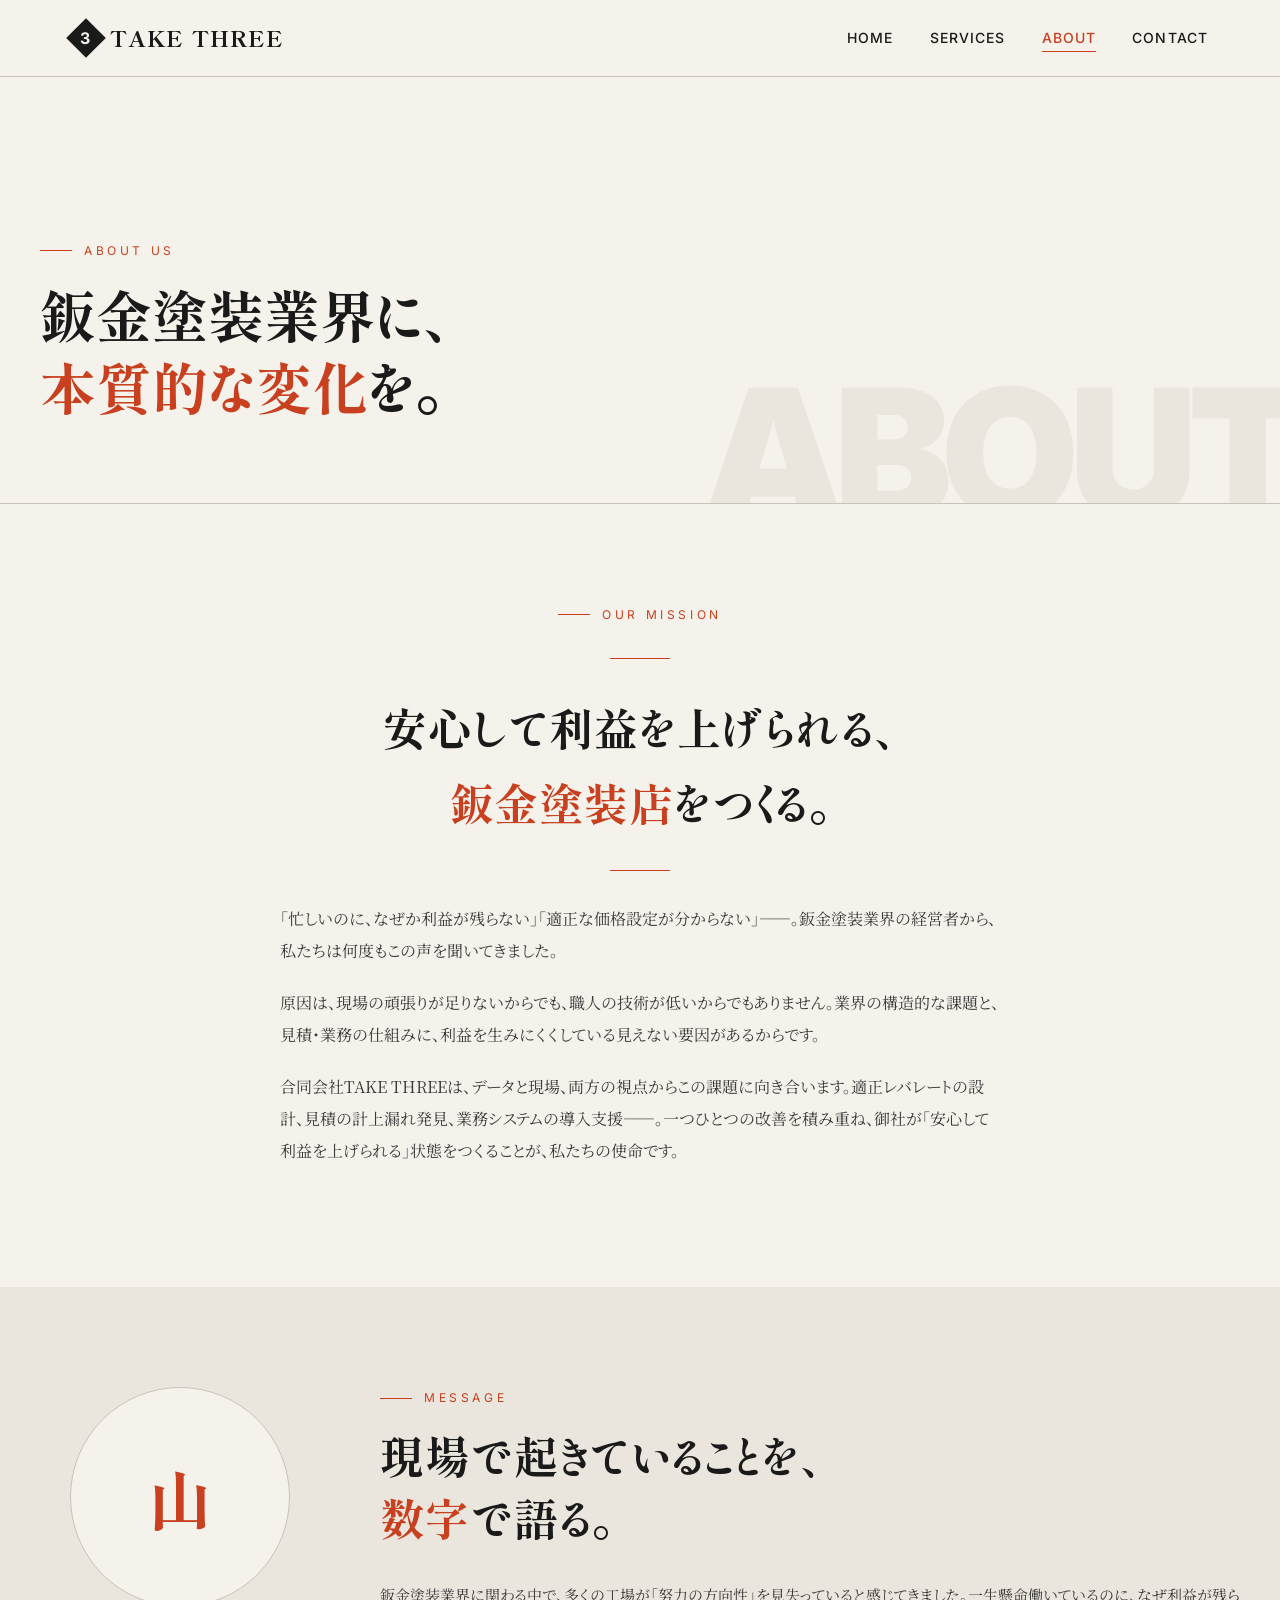
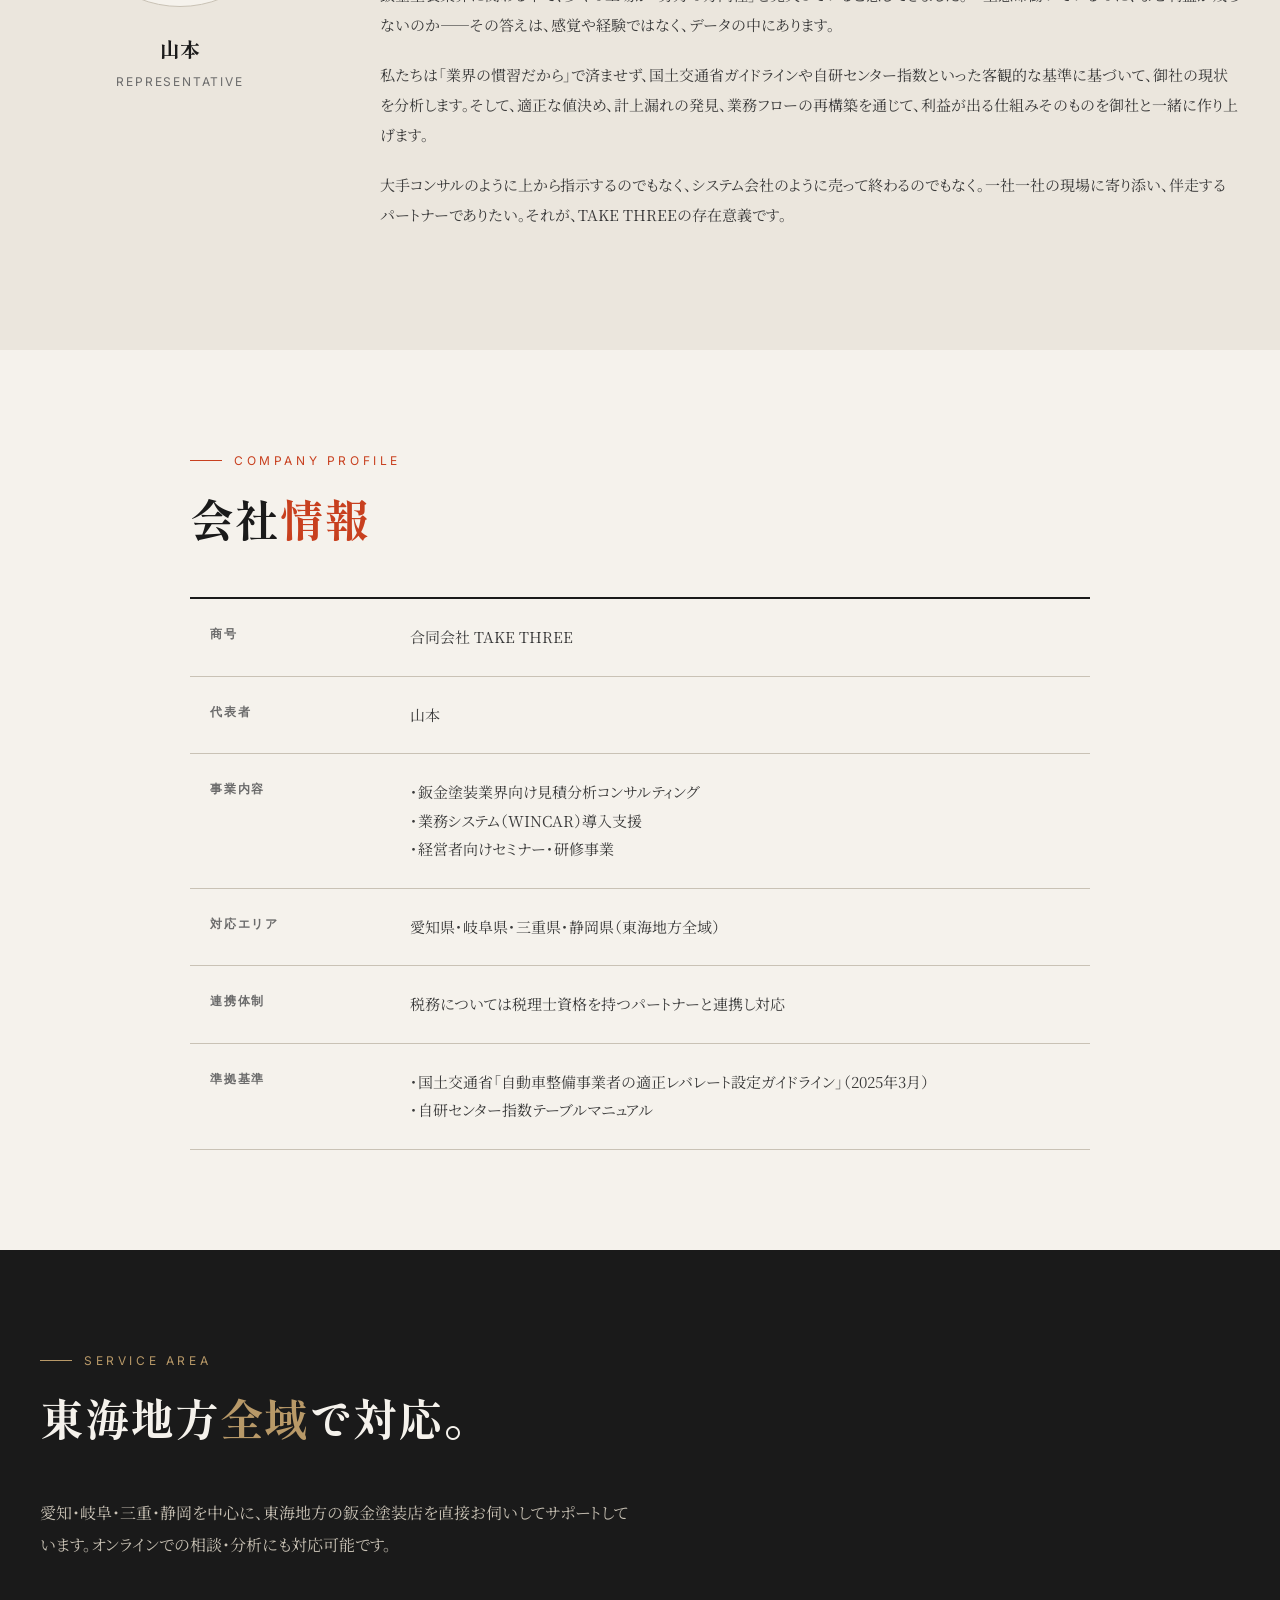
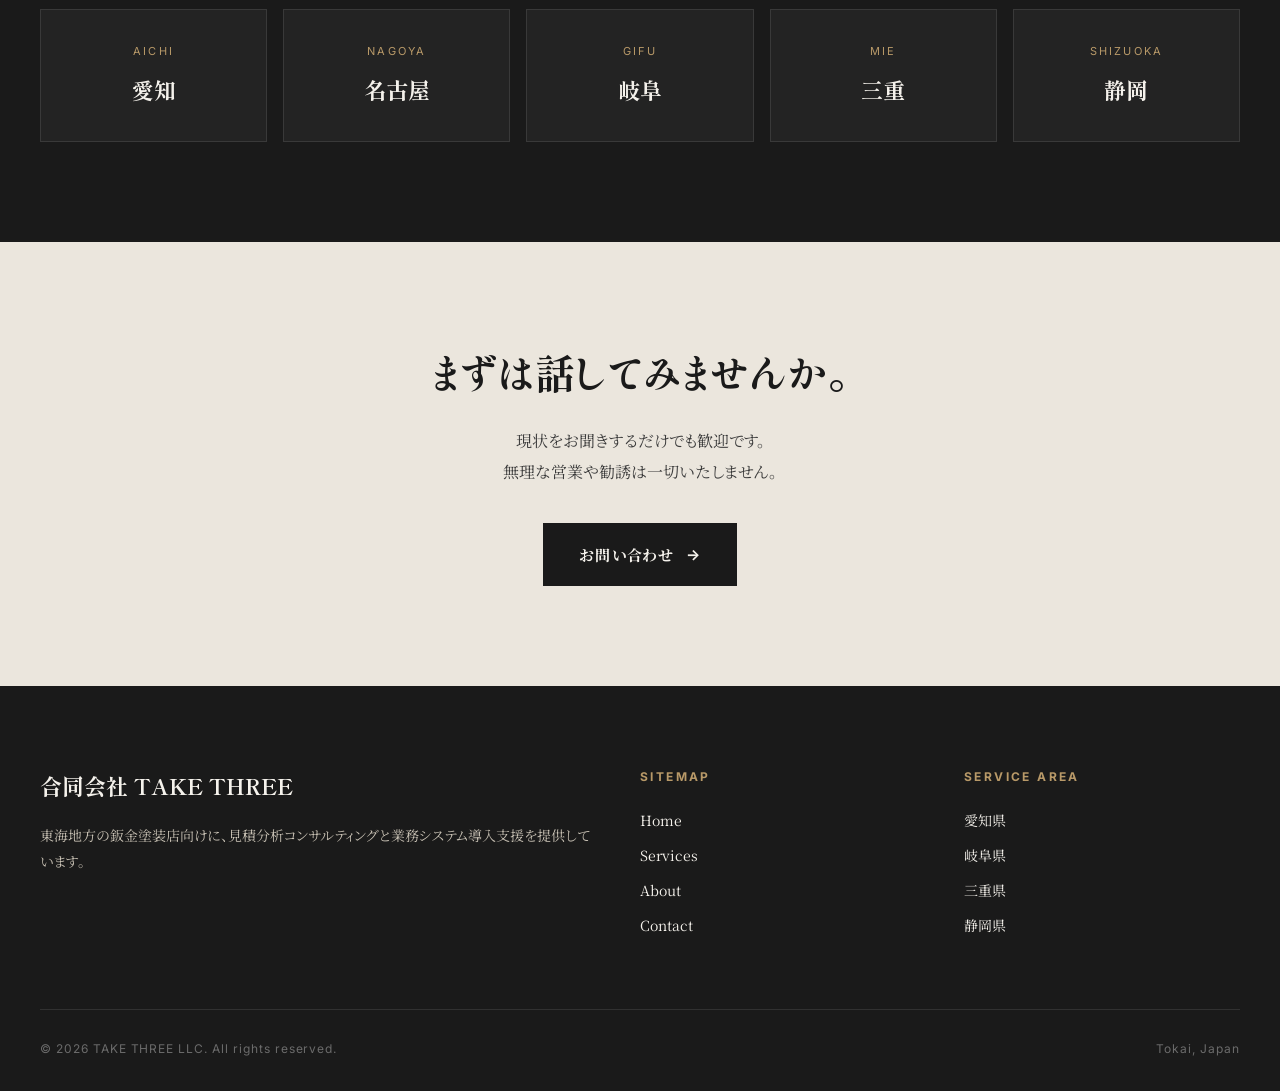
==== about.html @ 306082e7 "Add files via upload" ====
<!DOCTYPE html>
<html lang="ja">
<head>
<meta charset="UTF-8">
<meta name="viewport" content="width=device-width, initial-scale=1.0">
<title>会社概要｜合同会社TAKE THREE</title>
<meta name="description" content="合同会社TAKE THREEの会社概要・代表メッセージ・事業内容をご紹介します。">
<link rel="stylesheet" href="style.css">
<style>
.page-header {
  padding: 160px 32px 80px;
  position: relative;
  border-bottom: 1px solid var(--color-line);
  overflow: hidden;
}

.page-header::before {
  content: "ABOUT";
  position: absolute;
  right: -20px;
  bottom: -30px;
  font-family: var(--font-en);
  font-size: clamp(80px, 14vw, 200px);
  font-weight: 900;
  color: var(--color-bg-alt);
  letter-spacing: -0.04em;
  line-height: 0.9;
  pointer-events: none;
}

.page-header-inner {
  max-width: var(--max-width);
  margin: 0 auto;
  position: relative;
}

.page-header h1 {
  font-family: var(--font-display);
  font-size: clamp(36px, 5.5vw, 56px);
  font-weight: 800;
  line-height: 1.3;
  margin-top: 16px;
}

.page-header h1 em {
  font-style: normal;
  color: var(--color-accent);
}

/* ===== ミッション ===== */
.mission {
  padding: 100px 32px;
}

.mission-inner {
  max-width: 900px;
  margin: 0 auto;
  text-align: center;
}

.mission-quote {
  font-family: var(--font-display);
  font-size: clamp(28px, 4.5vw, 44px);
  line-height: 1.7;
  font-weight: 700;
  margin: 32px 0;
  letter-spacing: 0.02em;
  position: relative;
  padding: 32px 0;
}

.mission-quote::before,
.mission-quote::after {
  content: "";
  position: absolute;
  left: 50%;
  transform: translateX(-50%);
  width: 60px;
  height: 1px;
  background: var(--color-accent);
}

.mission-quote::before { top: 0; }
.mission-quote::after { bottom: 0; }

.mission-quote em {
  font-style: normal;
  color: var(--color-accent);
}

.mission-text {
  color: var(--color-ink-soft);
  font-size: 16px;
  line-height: 2;
  text-align: left;
  max-width: 720px;
  margin: 0 auto;
}

.mission-text p {
  margin-bottom: 20px;
}

/* ===== 代表メッセージ ===== */
.message {
  background: var(--color-bg-alt);
  padding: 100px 32px;
}

.message-inner {
  max-width: var(--max-width);
  margin: 0 auto;
  display: grid;
  grid-template-columns: 280px 1fr;
  gap: 60px;
  align-items: start;
}

.message-side {
  text-align: center;
}

.message-avatar {
  width: 220px;
  height: 220px;
  margin: 0 auto 24px;
  background: var(--color-bg);
  border-radius: 50%;
  display: flex;
  align-items: center;
  justify-content: center;
  font-family: var(--font-display);
  font-size: 64px;
  font-weight: 800;
  color: var(--color-accent);
  border: 1px solid var(--color-line);
}

.message-name {
  font-family: var(--font-display);
  font-size: 20px;
  font-weight: 700;
  margin-bottom: 4px;
}

.message-role {
  font-family: var(--font-en);
  font-size: 12px;
  letter-spacing: 0.15em;
  color: var(--color-ink-muted);
  text-transform: uppercase;
}

.message-content .section-title {
  margin-bottom: 32px;
}

.message-content p {
  color: var(--color-ink-soft);
  font-size: 15px;
  line-height: 2;
  margin-bottom: 20px;
}

/* ===== 会社情報テーブル ===== */
.company-info {
  padding: 100px 32px;
}

.company-info-inner {
  max-width: 900px;
  margin: 0 auto;
}

.info-table {
  width: 100%;
  border-collapse: collapse;
  margin-top: 40px;
}

.info-table th,
.info-table td {
  padding: 24px 20px;
  text-align: left;
  border-bottom: 1px solid var(--color-line);
  font-size: 15px;
  vertical-align: top;
}

.info-table th {
  width: 200px;
  font-family: var(--font-en);
  font-size: 12px;
  letter-spacing: 0.15em;
  text-transform: uppercase;
  color: var(--color-ink-muted);
  font-weight: 600;
}

.info-table td {
  color: var(--color-ink-soft);
  line-height: 1.9;
}

.info-table tr:first-child th,
.info-table tr:first-child td {
  border-top: 2px solid var(--color-ink);
}

/* ===== 事業エリア ===== */
.area {
  background: var(--color-ink);
  color: var(--color-bg);
  padding: 100px 32px;
}

.area-inner {
  max-width: var(--max-width);
  margin: 0 auto;
}

.area-inner .section-label {
  color: var(--color-gold);
}

.area-inner .section-label::before {
  background: var(--color-gold);
}

.area-inner .section-title {
  color: var(--color-bg);
}

.area-inner .section-title em {
  color: var(--color-gold);
}

.area-grid {
  display: grid;
  grid-template-columns: repeat(5, 1fr);
  gap: 16px;
  margin-top: 48px;
}

.area-card {
  background: rgba(255, 255, 255, 0.04);
  padding: 32px 20px;
  text-align: center;
  border: 1px solid rgba(255, 255, 255, 0.1);
  transition: all 0.3s ease;
}

.area-card:hover {
  background: rgba(184, 153, 104, 0.1);
  border-color: var(--color-gold);
}

.area-card-en {
  font-family: var(--font-en);
  font-size: 11px;
  letter-spacing: 0.2em;
  color: var(--color-gold);
  margin-bottom: 8px;
}

.area-card-jp {
  font-family: var(--font-display);
  font-size: 22px;
  font-weight: 700;
}

@media (max-width: 768px) {
  .message-inner {
    grid-template-columns: 1fr;
    text-align: center;
    gap: 40px;
  }
  .message-content {
    text-align: left;
  }
  .info-table th {
    width: 120px;
    font-size: 11px;
  }
  .info-table th, .info-table td {
    padding: 16px 8px;
  }
  .area-grid {
    grid-template-columns: repeat(2, 1fr);
  }
}
</style>
</head>
<body>

<header>
  <div class="nav-inner">
    <a href="index.html" class="logo">
      <span class="logo-mark"></span>
      <span>TAKE THREE</span>
    </a>
    <button class="menu-toggle" aria-label="メニュー">
      <span></span><span></span><span></span>
    </button>
    <ul class="nav-links">
      <li><a href="index.html">Home</a></li>
      <li><a href="services.html">Services</a></li>
      <li><a href="about.html" class="active">About</a></li>
      <li><a href="contact.html">Contact</a></li>
    </ul>
  </div>
</header>

<main>

<section class="page-header">
  <div class="page-header-inner">
    <div class="section-label">About Us</div>
    <h1>鈑金塗装業界に、<br><em>本質的な変化</em>を。</h1>
  </div>
</section>

<!-- Mission -->
<section class="mission">
  <div class="mission-inner">
    <div class="section-label" style="justify-content:center;">
      Our Mission
    </div>
    <div class="mission-quote">
      安心して利益を上げられる、<br><em>鈑金塗装店</em>をつくる。
    </div>
    <div class="mission-text">
      <p>「忙しいのに、なぜか利益が残らない」「適正な価格設定が分からない」――。鈑金塗装業界の経営者から、私たちは何度もこの声を聞いてきました。</p>
      <p>原因は、現場の頑張りが足りないからでも、職人の技術が低いからでもありません。業界の構造的な課題と、見積・業務の仕組みに、利益を生みにくくしている見えない要因があるからです。</p>
      <p>合同会社TAKE THREEは、データと現場、両方の視点からこの課題に向き合います。適正レバレートの設計、見積の計上漏れ発見、業務システムの導入支援――。一つひとつの改善を積み重ね、御社が「安心して利益を上げられる」状態をつくることが、私たちの使命です。</p>
    </div>
  </div>
</section>

<!-- 代表メッセージ -->
<section class="message">
  <div class="message-inner">
    <div class="message-side">
      <div class="message-avatar">山</div>
      <div class="message-name">山本</div>
      <div class="message-role">Representative</div>
    </div>
    <div class="message-content">
      <div class="section-label">Message</div>
      <h2 class="section-title">現場で起きていることを、<br><em>数字</em>で語る。</h2>
      <p>鈑金塗装業界に関わる中で、多くの工場が「努力の方向性」を見失っていると感じてきました。一生懸命働いているのに、なぜ利益が残らないのか――その答えは、感覚や経験ではなく、データの中にあります。</p>
      <p>私たちは「業界の慣習だから」で済ませず、国土交通省ガイドラインや自研センター指数といった客観的な基準に基づいて、御社の現状を分析します。そして、適正な値決め、計上漏れの発見、業務フローの再構築を通じて、利益が出る仕組みそのものを御社と一緒に作り上げます。</p>
      <p>大手コンサルのように上から指示するのでもなく、システム会社のように売って終わるのでもなく。一社一社の現場に寄り添い、伴走するパートナーでありたい。それが、TAKE THREEの存在意義です。</p>
    </div>
  </div>
</section>

<!-- 会社情報 -->
<section class="company-info">
  <div class="company-info-inner">
    <div class="section-label">Company Profile</div>
    <h2 class="section-title">会社<em>情報</em></h2>
    <table class="info-table">
      <tr>
        <th>商号</th>
        <td>合同会社 TAKE THREE</td>
      </tr>
      <tr>
        <th>代表者</th>
        <td>山本</td>
      </tr>
      <tr>
        <th>事業内容</th>
        <td>
          ・鈑金塗装業界向け見積分析コンサルティング<br>
          ・業務システム（WINCAR）導入支援<br>
          ・経営者向けセミナー・研修事業
        </td>
      </tr>
      <tr>
        <th>対応エリア</th>
        <td>愛知県・岐阜県・三重県・静岡県（東海地方全域）</td>
      </tr>
      <tr>
        <th>連携体制</th>
        <td>税務については税理士資格を持つパートナーと連携し対応</td>
      </tr>
      <tr>
        <th>準拠基準</th>
        <td>
          ・国土交通省「自動車整備事業者の適正レバレート設定ガイドライン」（2025年3月）<br>
          ・自研センター指数テーブルマニュアル
        </td>
      </tr>
    </table>
  </div>
</section>

<!-- 事業エリア -->
<section class="area">
  <div class="area-inner">
    <div class="section-label">Service Area</div>
    <h2 class="section-title">東海地方<em>全域</em>で対応。</h2>
    <p style="max-width:600px;color:var(--color-line);line-height:2;">愛知・岐阜・三重・静岡を中心に、東海地方の鈑金塗装店を直接お伺いしてサポートしています。オンラインでの相談・分析にも対応可能です。</p>

    <div class="area-grid">
      <div class="area-card">
        <div class="area-card-en">AICHI</div>
        <div class="area-card-jp">愛知</div>
      </div>
      <div class="area-card">
        <div class="area-card-en">NAGOYA</div>
        <div class="area-card-jp">名古屋</div>
      </div>
      <div class="area-card">
        <div class="area-card-en">GIFU</div>
        <div class="area-card-jp">岐阜</div>
      </div>
      <div class="area-card">
        <div class="area-card-en">MIE</div>
        <div class="area-card-jp">三重</div>
      </div>
      <div class="area-card">
        <div class="area-card-en">SHIZUOKA</div>
        <div class="area-card-jp">静岡</div>
      </div>
    </div>
  </div>
</section>

<!-- CTA -->
<section style="background:var(--color-bg-alt);padding:100px 32px;text-align:center;">
  <div style="max-width:680px;margin:0 auto;">
    <h2 style="font-family:var(--font-display);font-size:clamp(28px,4vw,40px);margin-bottom:24px;font-weight:700;line-height:1.5;">まずは話してみませんか。</h2>
    <p style="color:var(--color-ink-soft);margin-bottom:36px;line-height:1.9;">現状をお聞きするだけでも歓迎です。<br>無理な営業や勧誘は一切いたしません。</p>
    <a href="contact.html" class="btn btn-primary">お問い合わせ</a>
  </div>
</section>

</main>

<footer>
  <div class="footer-inner">
    <div class="footer-brand">
      <h3>合同会社 TAKE THREE</h3>
      <p>東海地方の鈑金塗装店向けに、見積分析コンサルティングと業務システム導入支援を提供しています。</p>
    </div>
    <div class="footer-col">
      <h4>Sitemap</h4>
      <ul>
        <li><a href="index.html">Home</a></li>
        <li><a href="services.html">Services</a></li>
        <li><a href="about.html">About</a></li>
        <li><a href="contact.html">Contact</a></li>
      </ul>
    </div>
    <div class="footer-col">
      <h4>Service Area</h4>
      <ul>
        <li>愛知県</li>
        <li>岐阜県</li>
        <li>三重県</li>
        <li>静岡県</li>
      </ul>
    </div>
  </div>
  <div class="footer-bottom">
    <span>© 2026 TAKE THREE LLC. All rights reserved.</span>
    <span>Tokai, Japan</span>
  </div>
</footer>

<script>
  const toggle = document.querySelector('.menu-toggle');
  const links = document.querySelector('.nav-links');
  toggle.addEventListener('click', () => links.classList.toggle('open'));
</script>

</body>
</html>
---- style.css ----
/* ===========================
   合同会社TAKE THREE 公式サイト
   共通スタイルシート
   =========================== */

@import url('https://fonts.googleapis.com/css2?family=Noto+Serif+JP:wght@400;500;700;900&family=Shippori+Mincho:wght@500;700;800&family=Inter:wght@300;400;500;600;700&display=swap');

:root {
  --color-bg: #f5f2ec;
  --color-bg-alt: #ebe6dd;
  --color-ink: #1a1a1a;
  --color-ink-soft: #3a3a3a;
  --color-ink-muted: #6b6b6b;
  --color-accent: #c8401f;
  --color-accent-deep: #8a2a14;
  --color-gold: #b89968;
  --color-line: #c9c2b5;
  --color-white: #ffffff;

  --font-display: 'Shippori Mincho', 'Noto Serif JP', serif;
  --font-body: 'Noto Serif JP', serif;
  --font-en: 'Inter', sans-serif;

  --max-width: 1200px;
  --space-section: clamp(60px, 10vw, 140px);
}

* {
  margin: 0;
  padding: 0;
  box-sizing: border-box;
}

html {
  scroll-behavior: smooth;
}

body {
  font-family: var(--font-body);
  background: var(--color-bg);
  color: var(--color-ink);
  line-height: 1.8;
  font-weight: 400;
  font-feature-settings: "palt";
  overflow-x: hidden;
}

a {
  color: inherit;
  text-decoration: none;
  transition: opacity 0.3s ease;
}

img {
  max-width: 100%;
  height: auto;
  display: block;
}

/* ===== ヘッダー ===== */
header {
  position: fixed;
  top: 0;
  left: 0;
  right: 0;
  z-index: 100;
  background: rgba(245, 242, 236, 0.92);
  backdrop-filter: blur(12px);
  -webkit-backdrop-filter: blur(12px);
  border-bottom: 1px solid var(--color-line);
}

.nav-inner {
  max-width: var(--max-width);
  margin: 0 auto;
  padding: 18px 32px;
  display: flex;
  justify-content: space-between;
  align-items: center;
}

.logo {
  font-family: var(--font-display);
  font-size: 22px;
  font-weight: 800;
  letter-spacing: 0.05em;
  display: flex;
  align-items: center;
  gap: 10px;
}

.logo-mark {
  display: inline-block;
  width: 28px;
  height: 28px;
  background: var(--color-ink);
  position: relative;
  transform: rotate(45deg);
}

.logo-mark::after {
  content: "3";
  position: absolute;
  top: 50%;
  left: 50%;
  transform: translate(-50%, -50%) rotate(-45deg);
  color: var(--color-bg);
  font-family: var(--font-en);
  font-size: 16px;
  font-weight: 700;
}

.nav-links {
  display: flex;
  gap: 36px;
  list-style: none;
  font-family: var(--font-en);
  font-size: 14px;
  font-weight: 500;
  letter-spacing: 0.08em;
}

.nav-links a {
  position: relative;
  padding: 6px 0;
  text-transform: uppercase;
}

.nav-links a::after {
  content: "";
  position: absolute;
  bottom: 0;
  left: 0;
  width: 0;
  height: 1px;
  background: var(--color-accent);
  transition: width 0.3s ease;
}

.nav-links a:hover::after,
.nav-links a.active::after {
  width: 100%;
}

.nav-links a.active {
  color: var(--color-accent);
}

.menu-toggle {
  display: none;
  background: none;
  border: none;
  cursor: pointer;
  width: 32px;
  height: 32px;
  flex-direction: column;
  justify-content: center;
  gap: 6px;
}

.menu-toggle span {
  display: block;
  width: 24px;
  height: 2px;
  background: var(--color-ink);
  transition: all 0.3s ease;
}

/* ===== 共通セクション ===== */
main {
  padding-top: 80px;
}

.section {
  padding: var(--space-section) 32px;
  max-width: var(--max-width);
  margin: 0 auto;
}

.section-label {
  font-family: var(--font-en);
  font-size: 12px;
  letter-spacing: 0.3em;
  color: var(--color-accent);
  text-transform: uppercase;
  margin-bottom: 16px;
  display: flex;
  align-items: center;
  gap: 12px;
}

.section-label::before {
  content: "";
  width: 32px;
  height: 1px;
  background: var(--color-accent);
}

.section-title {
  font-family: var(--font-display);
  font-size: clamp(28px, 4.5vw, 44px);
  font-weight: 700;
  line-height: 1.4;
  margin-bottom: 48px;
  letter-spacing: 0.02em;
}

.section-title em {
  font-style: normal;
  color: var(--color-accent);
}

/* ===== ボタン ===== */
.btn {
  display: inline-flex;
  align-items: center;
  gap: 12px;
  padding: 18px 36px;
  font-family: var(--font-body);
  font-size: 15px;
  font-weight: 700;
  letter-spacing: 0.05em;
  border: none;
  cursor: pointer;
  transition: all 0.3s ease;
}

.btn-primary {
  background: var(--color-ink);
  color: var(--color-bg);
}

.btn-primary:hover {
  background: var(--color-accent);
  transform: translateY(-2px);
  box-shadow: 0 12px 24px rgba(200, 64, 31, 0.25);
}

.btn-outline {
  background: transparent;
  color: var(--color-ink);
  border: 1px solid var(--color-ink);
}

.btn-outline:hover {
  background: var(--color-ink);
  color: var(--color-bg);
}

.btn::after {
  content: "→";
  font-family: var(--font-en);
  transition: transform 0.3s ease;
}

.btn:hover::after {
  transform: translateX(4px);
}

/* ===== フッター ===== */
footer {
  background: var(--color-ink);
  color: var(--color-bg);
  padding: 80px 32px 32px;
}

.footer-inner {
  max-width: var(--max-width);
  margin: 0 auto;
  display: grid;
  grid-template-columns: 2fr 1fr 1fr;
  gap: 48px;
  margin-bottom: 60px;
}

.footer-brand h3 {
  font-family: var(--font-display);
  font-size: 22px;
  margin-bottom: 16px;
  font-weight: 700;
}

.footer-brand p {
  font-size: 14px;
  line-height: 1.9;
  color: var(--color-line);
}

.footer-col h4 {
  font-family: var(--font-en);
  font-size: 12px;
  letter-spacing: 0.2em;
  text-transform: uppercase;
  margin-bottom: 20px;
  color: var(--color-gold);
}

.footer-col ul {
  list-style: none;
  font-size: 14px;
}

.footer-col li {
  margin-bottom: 10px;
}

.footer-col a:hover {
  color: var(--color-gold);
}

.footer-bottom {
  max-width: var(--max-width);
  margin: 0 auto;
  border-top: 1px solid rgba(255, 255, 255, 0.1);
  padding-top: 28px;
  display: flex;
  justify-content: space-between;
  font-family: var(--font-en);
  font-size: 12px;
  letter-spacing: 0.08em;
  color: var(--color-ink-muted);
}

/* ===== レスポンシブ ===== */
@media (max-width: 768px) {
  .nav-links {
    display: none;
    position: absolute;
    top: 100%;
    left: 0;
    right: 0;
    background: var(--color-bg);
    flex-direction: column;
    padding: 24px 32px;
    gap: 20px;
    border-bottom: 1px solid var(--color-line);
  }

  .nav-links.open {
    display: flex;
  }

  .menu-toggle {
    display: flex;
  }

  .footer-inner {
    grid-template-columns: 1fr;
    gap: 32px;
  }

  .footer-bottom {
    flex-direction: column;
    gap: 8px;
    text-align: center;
  }

  .section {
    padding: 80px 24px;
  }
}
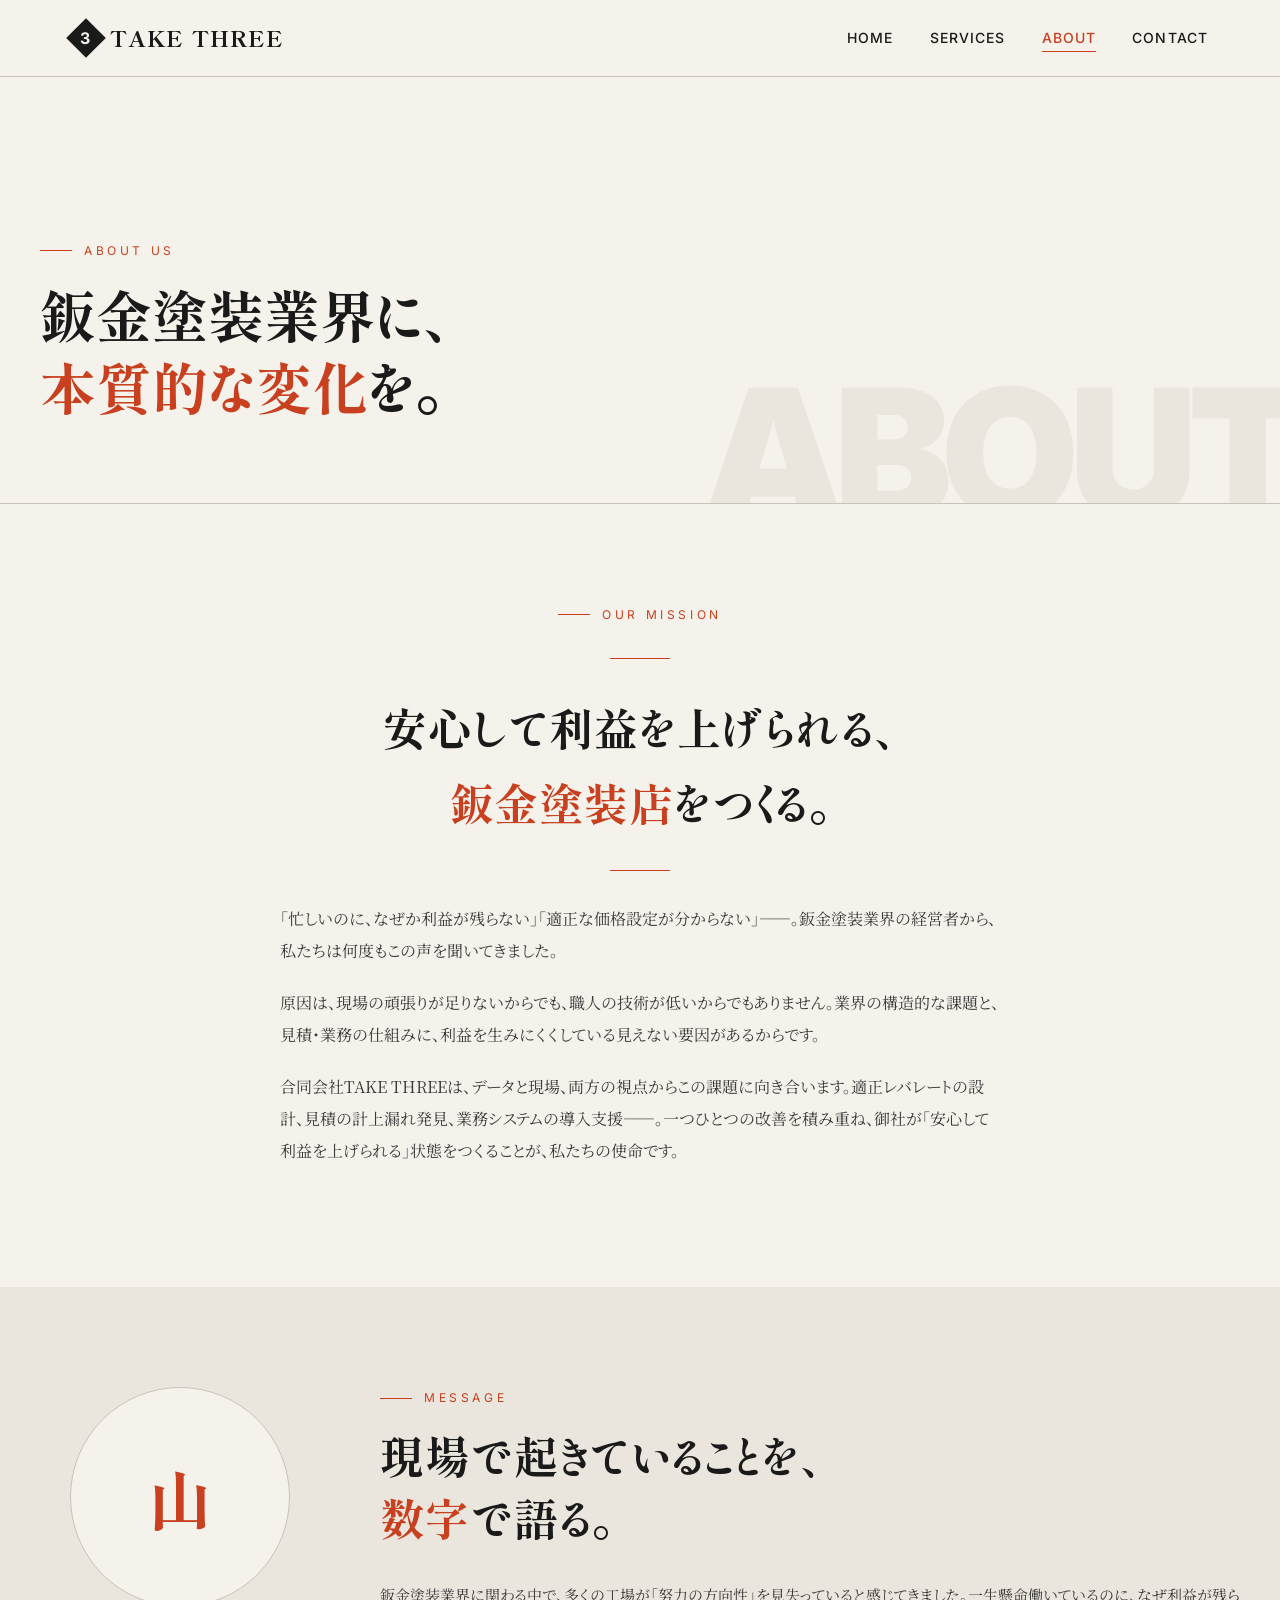
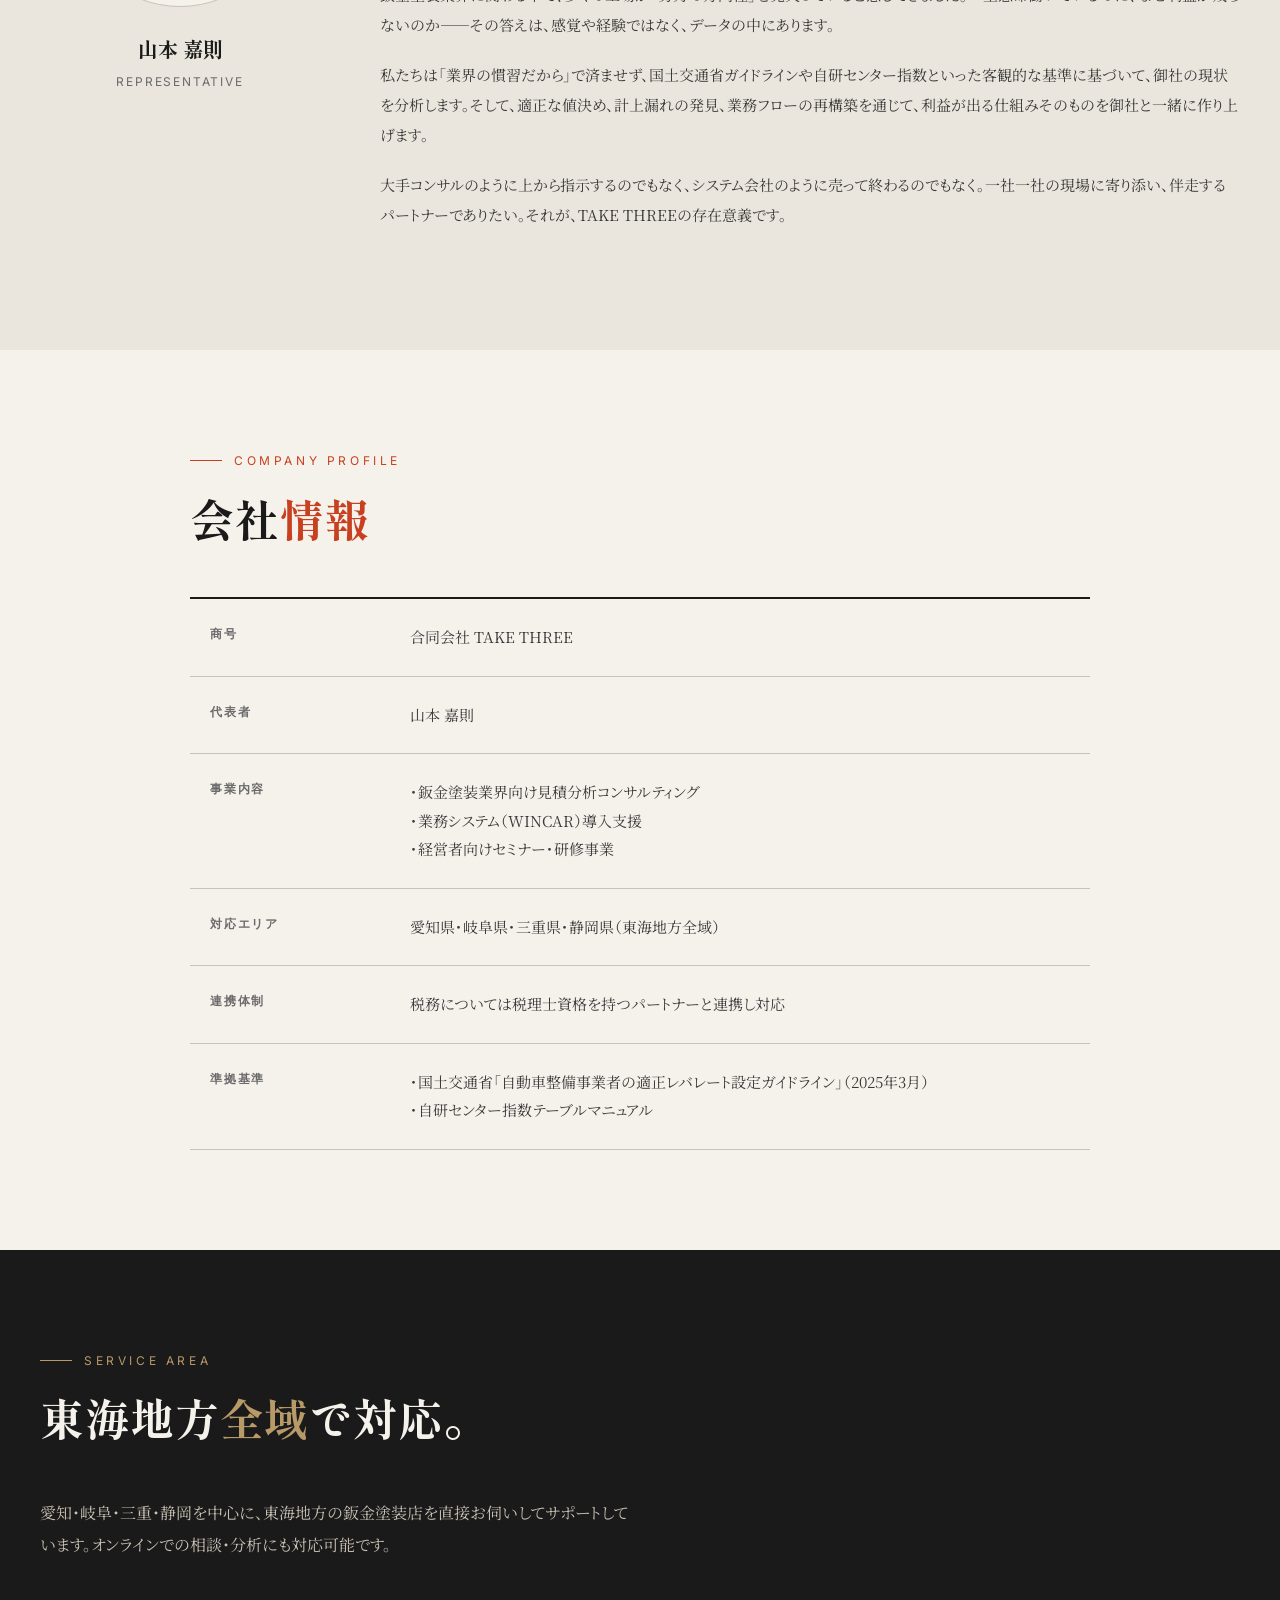
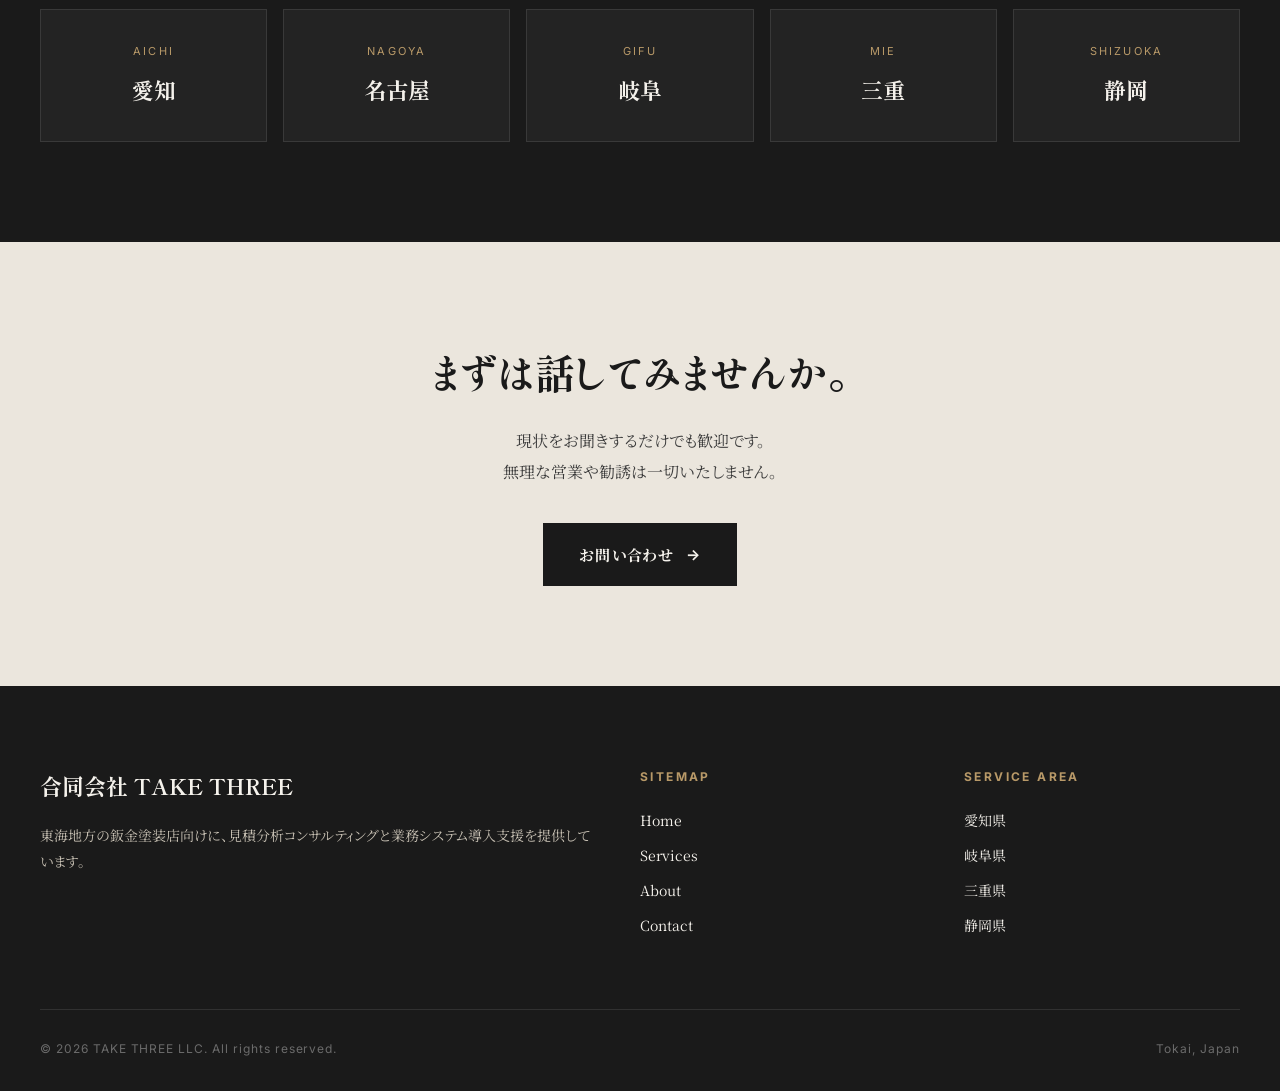
==== commit 951547e5: "Add files via upload" ====
--- a/about.html
+++ b/about.html
@@ -342,7 +342,7 @@
   <div class="message-inner">
     <div class="message-side">
       <div class="message-avatar">山</div>
-      <div class="message-name">山本</div>
+      <div class="message-name">山本 嘉則</div>
       <div class="message-role">Representative</div>
     </div>
     <div class="message-content">
@@ -367,7 +367,7 @@
       </tr>
       <tr>
         <th>代表者</th>
-        <td>山本</td>
+        <td>山本 嘉則</td>
       </tr>
       <tr>
         <th>事業内容</th>
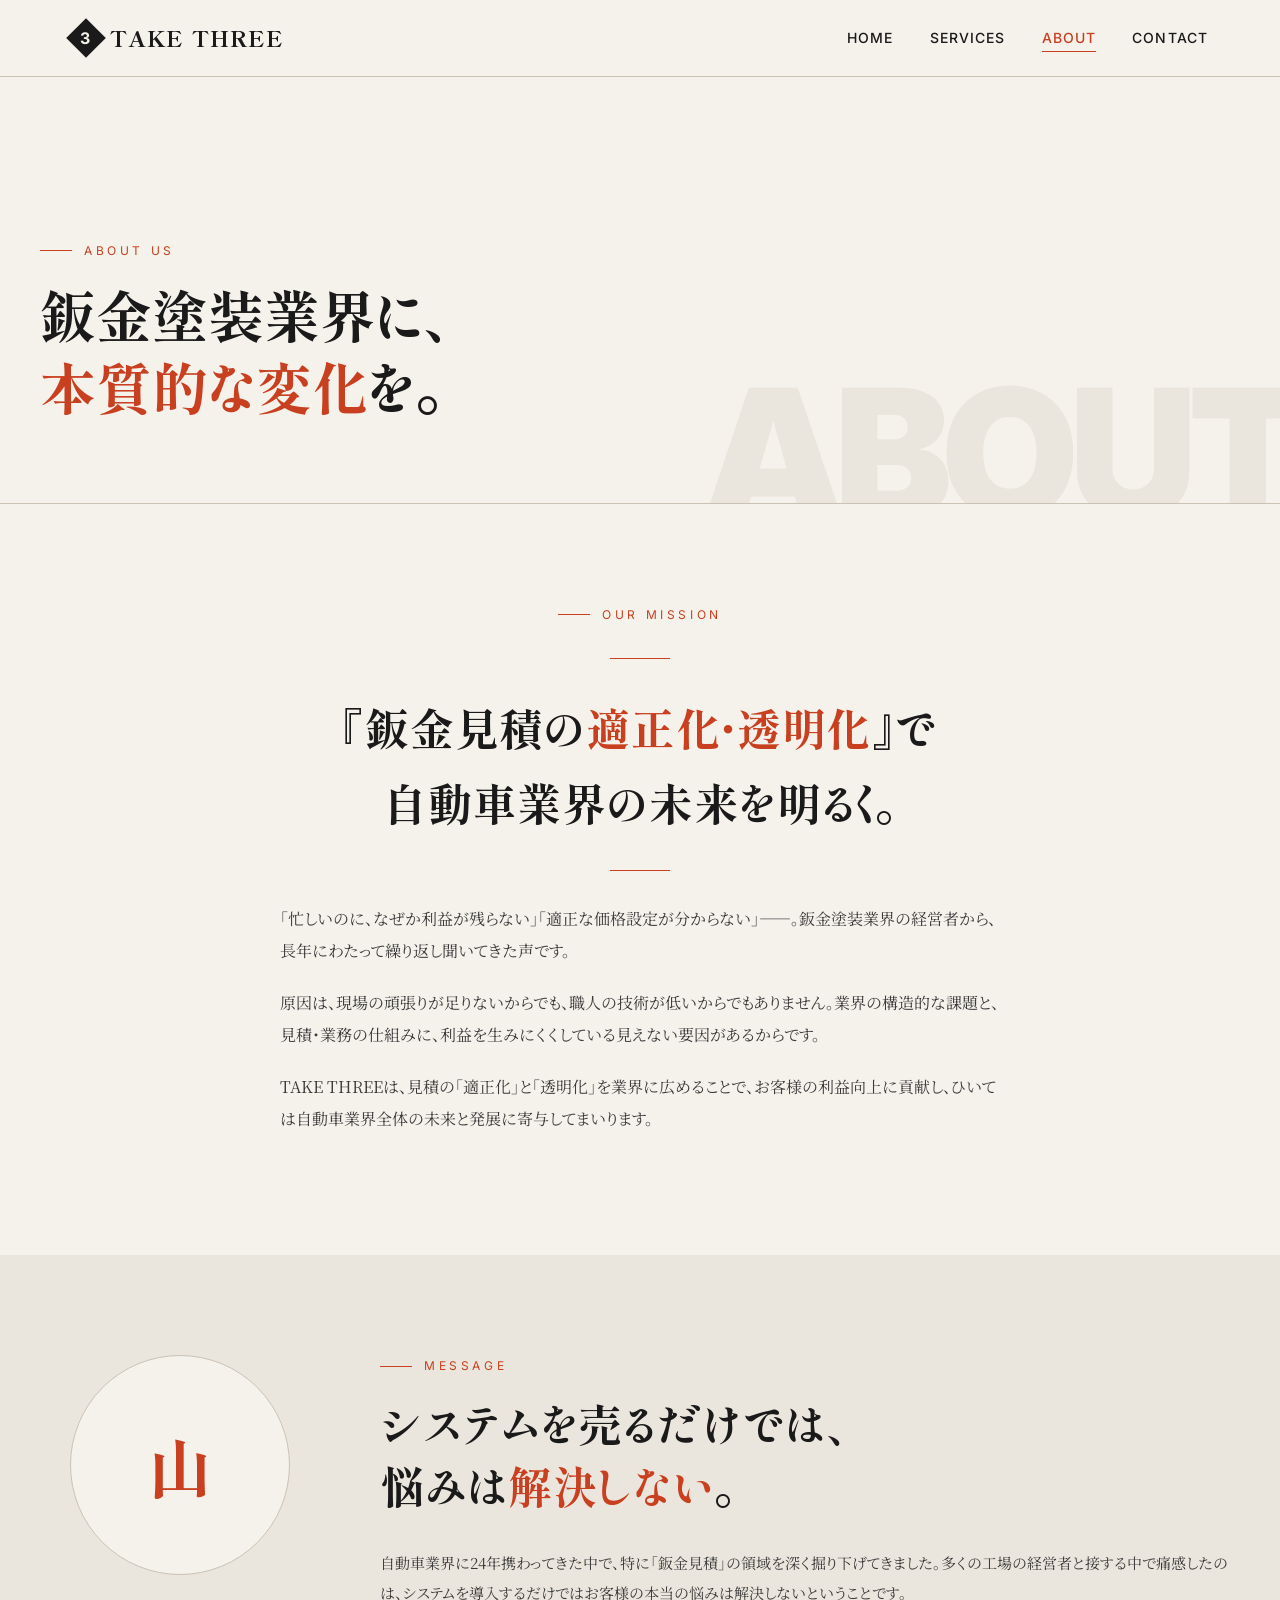
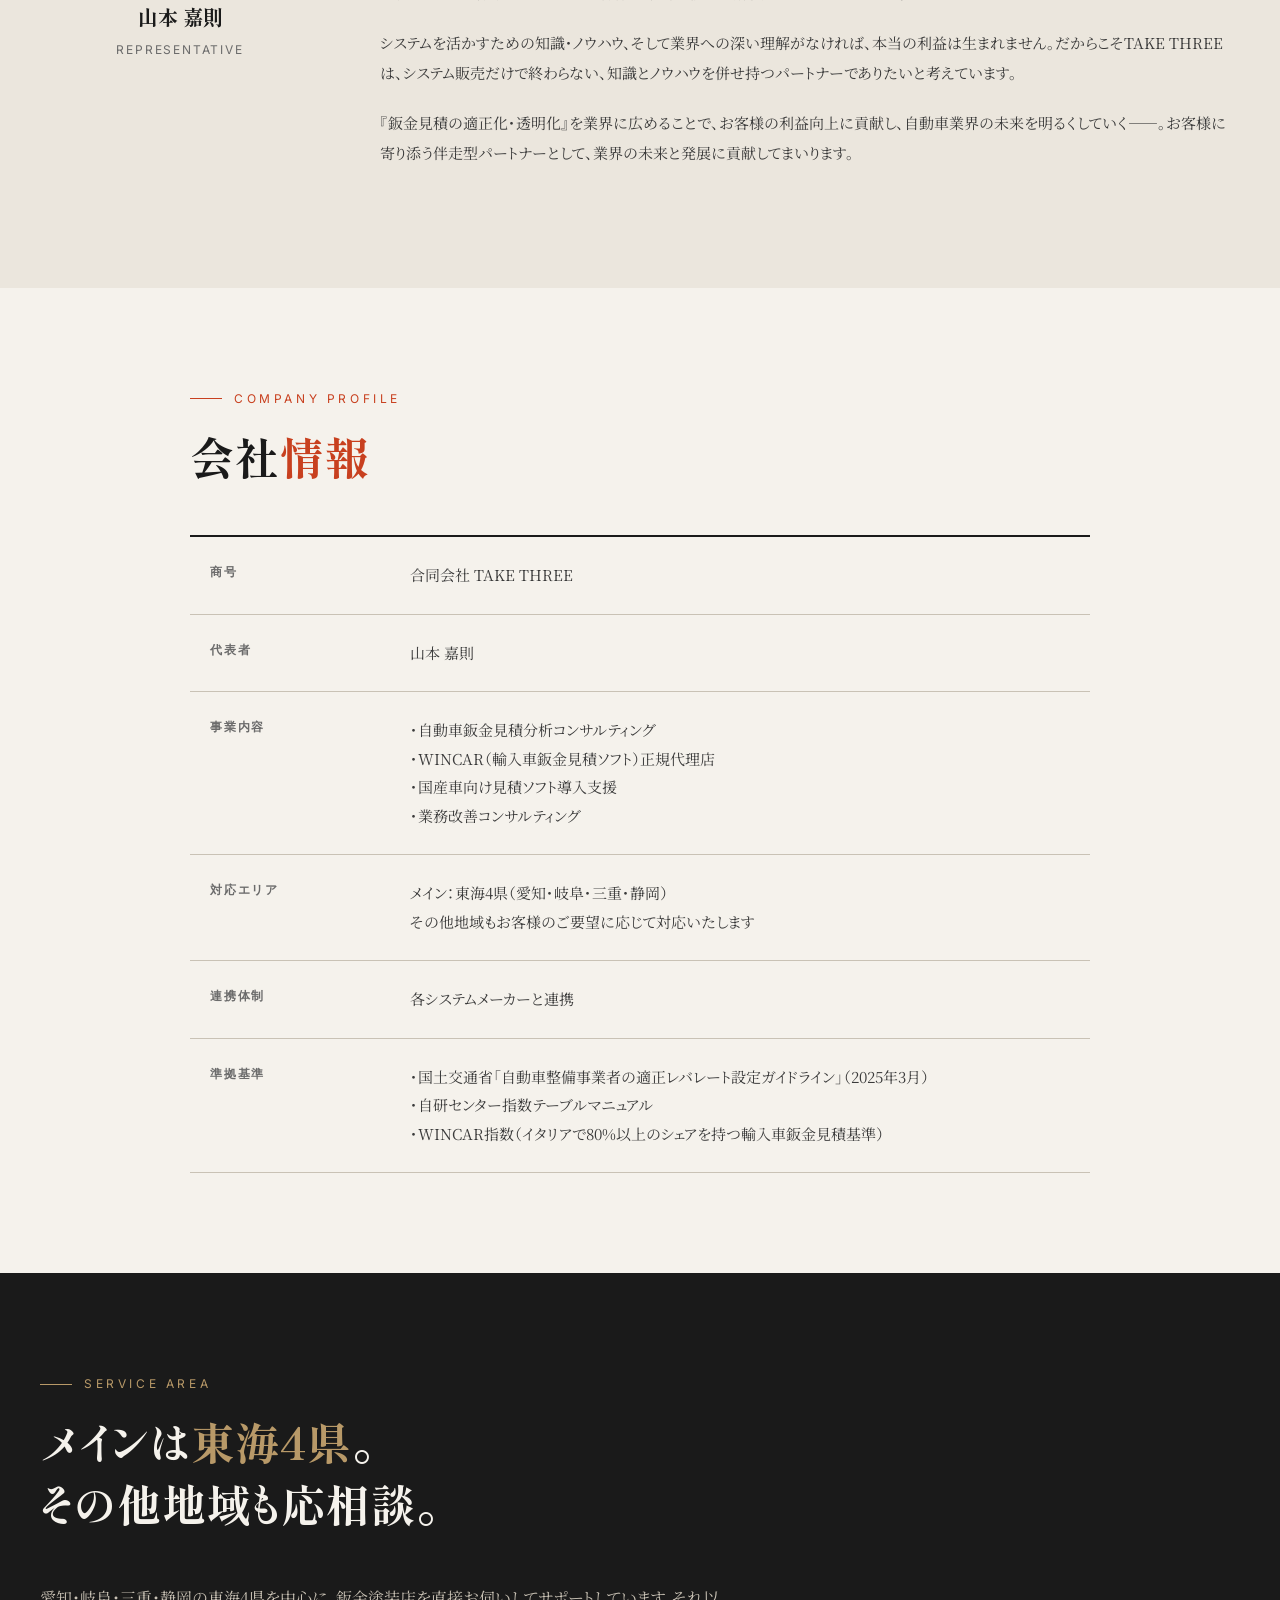
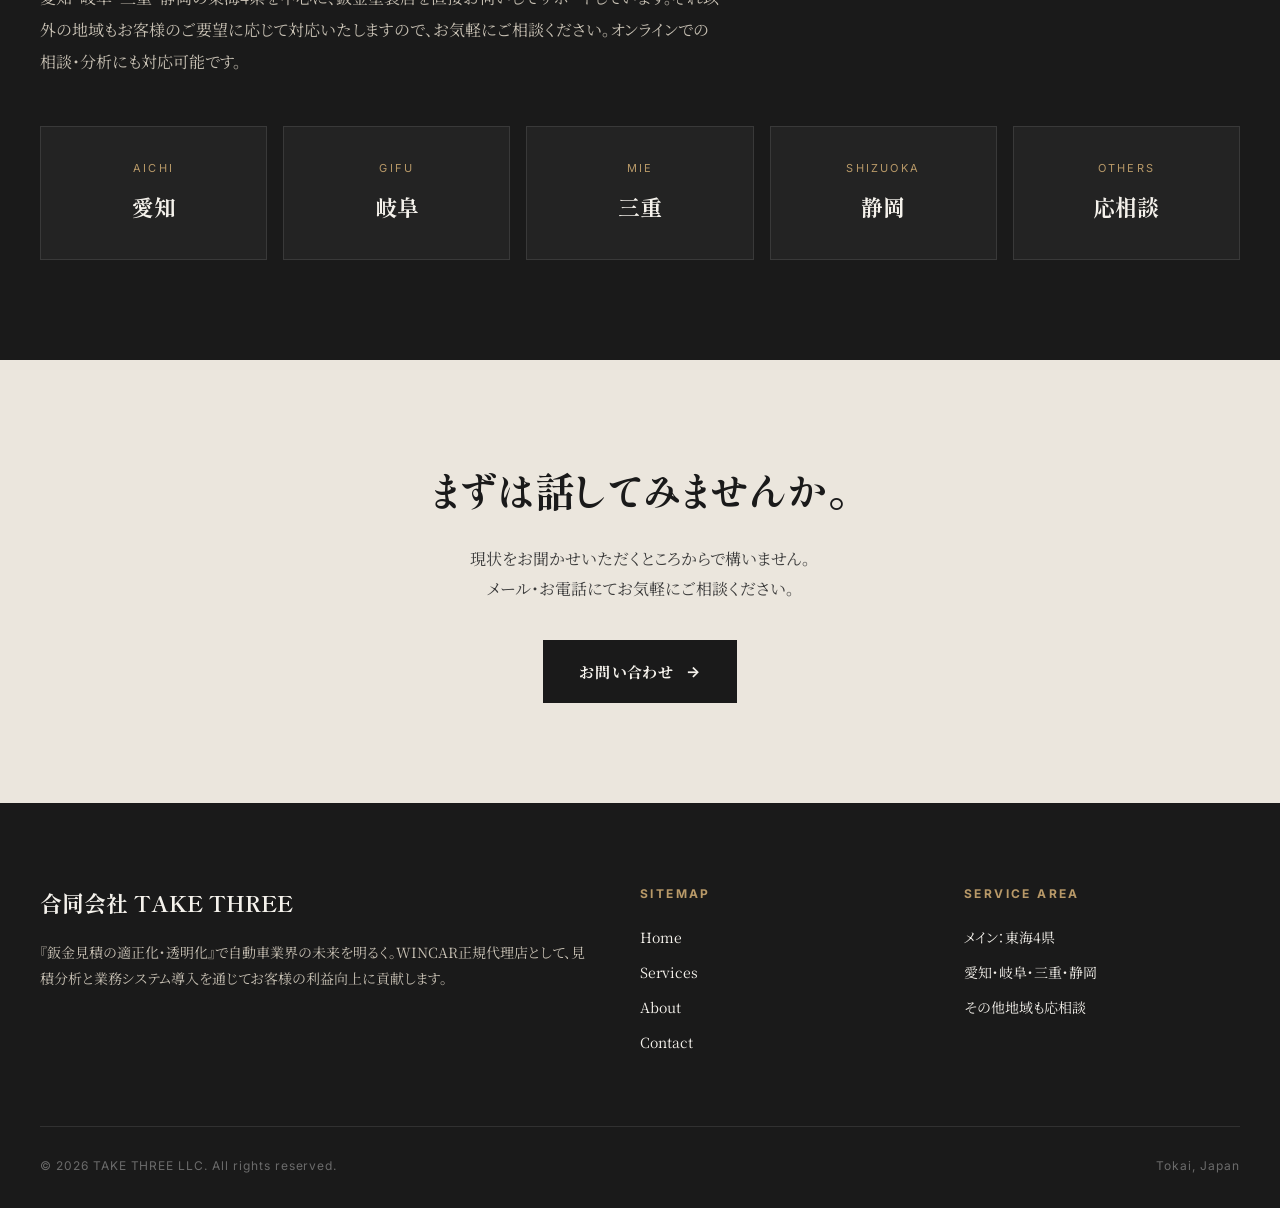
==== commit 896104ac: "Add files via upload" ====
--- a/about.html
+++ b/about.html
@@ -327,12 +327,13 @@
       Our Mission
     </div>
     <div class="mission-quote">
-      安心して利益を上げられる、<br><em>鈑金塗装店</em>をつくる。
+      『鈑金見積の<em>適正化・透明化</em>』で<br>
+      自動車業界の未来を明るく。
     </div>
     <div class="mission-text">
-      <p>「忙しいのに、なぜか利益が残らない」「適正な価格設定が分からない」――。鈑金塗装業界の経営者から、私たちは何度もこの声を聞いてきました。</p>
+      <p>「忙しいのに、なぜか利益が残らない」「適正な価格設定が分からない」――。鈑金塗装業界の経営者から、長年にわたって繰り返し聞いてきた声です。</p>
       <p>原因は、現場の頑張りが足りないからでも、職人の技術が低いからでもありません。業界の構造的な課題と、見積・業務の仕組みに、利益を生みにくくしている見えない要因があるからです。</p>
-      <p>合同会社TAKE THREEは、データと現場、両方の視点からこの課題に向き合います。適正レバレートの設計、見積の計上漏れ発見、業務システムの導入支援――。一つひとつの改善を積み重ね、御社が「安心して利益を上げられる」状態をつくることが、私たちの使命です。</p>
+      <p>TAKE THREEは、見積の「適正化」と「透明化」を業界に広めることで、お客様の利益向上に貢献し、ひいては自動車業界全体の未来と発展に寄与してまいります。</p>
     </div>
   </div>
 </section>
@@ -347,10 +348,10 @@
     </div>
     <div class="message-content">
       <div class="section-label">Message</div>
-      <h2 class="section-title">現場で起きていることを、<br><em>数字</em>で語る。</h2>
-      <p>鈑金塗装業界に関わる中で、多くの工場が「努力の方向性」を見失っていると感じてきました。一生懸命働いているのに、なぜ利益が残らないのか――その答えは、感覚や経験ではなく、データの中にあります。</p>
-      <p>私たちは「業界の慣習だから」で済ませず、国土交通省ガイドラインや自研センター指数といった客観的な基準に基づいて、御社の現状を分析します。そして、適正な値決め、計上漏れの発見、業務フローの再構築を通じて、利益が出る仕組みそのものを御社と一緒に作り上げます。</p>
-      <p>大手コンサルのように上から指示するのでもなく、システム会社のように売って終わるのでもなく。一社一社の現場に寄り添い、伴走するパートナーでありたい。それが、TAKE THREEの存在意義です。</p>
+      <h2 class="section-title">システムを売るだけでは、<br>悩みは<em>解決しない</em>。</h2>
+      <p>自動車業界に24年携わってきた中で、特に「鈑金見積」の領域を深く掘り下げてきました。多くの工場の経営者と接する中で痛感したのは、システムを導入するだけではお客様の本当の悩みは解決しないということです。</p>
+      <p>システムを活かすための知識・ノウハウ、そして業界への深い理解がなければ、本当の利益は生まれません。だからこそTAKE THREEは、システム販売だけで終わらない、知識とノウハウを併せ持つパートナーでありたいと考えています。</p>
+      <p>『鈑金見積の適正化・透明化』を業界に広めることで、お客様の利益向上に貢献し、自動車業界の未来を明るくしていく――。お客様に寄り添う伴走型パートナーとして、業界の未来と発展に貢献してまいります。</p>
     </div>
   </div>
 </section>
@@ -372,24 +373,26 @@
       <tr>
         <th>事業内容</th>
         <td>
-          ・鈑金塗装業界向け見積分析コンサルティング<br>
-          ・業務システム（WINCAR）導入支援<br>
-          ・経営者向けセミナー・研修事業
+          ・自動車鈑金見積分析コンサルティング<br>
+          ・WINCAR（輸入車鈑金見積ソフト）正規代理店<br>
+          ・国産車向け見積ソフト導入支援<br>
+          ・業務改善コンサルティング
         </td>
       </tr>
       <tr>
         <th>対応エリア</th>
-        <td>愛知県・岐阜県・三重県・静岡県（東海地方全域）</td>
+        <td>メイン：東海4県（愛知・岐阜・三重・静岡）<br>その他地域もお客様のご要望に応じて対応いたします</td>
       </tr>
       <tr>
         <th>連携体制</th>
-        <td>税務については税理士資格を持つパートナーと連携し対応</td>
+        <td>各システムメーカーと連携</td>
       </tr>
       <tr>
         <th>準拠基準</th>
         <td>
           ・国土交通省「自動車整備事業者の適正レバレート設定ガイドライン」（2025年3月）<br>
-          ・自研センター指数テーブルマニュアル
+          ・自研センター指数テーブルマニュアル<br>
+          ・WINCAR指数（イタリアで80%以上のシェアを持つ輸入車鈑金見積基準）
         </td>
       </tr>
     </table>
@@ -400,17 +403,13 @@
 <section class="area">
   <div class="area-inner">
     <div class="section-label">Service Area</div>
-    <h2 class="section-title">東海地方<em>全域</em>で対応。</h2>
-    <p style="max-width:600px;color:var(--color-line);line-height:2;">愛知・岐阜・三重・静岡を中心に、東海地方の鈑金塗装店を直接お伺いしてサポートしています。オンラインでの相談・分析にも対応可能です。</p>
+    <h2 class="section-title">メインは<em>東海4県</em>。<br>その他地域も応相談。</h2>
+    <p style="max-width:680px;color:var(--color-line);line-height:2;">愛知・岐阜・三重・静岡の東海4県を中心に、鈑金塗装店を直接お伺いしてサポートしています。それ以外の地域もお客様のご要望に応じて対応いたしますので、お気軽にご相談ください。オンラインでの相談・分析にも対応可能です。</p>
 
     <div class="area-grid">
       <div class="area-card">
         <div class="area-card-en">AICHI</div>
         <div class="area-card-jp">愛知</div>
-      </div>
-      <div class="area-card">
-        <div class="area-card-en">NAGOYA</div>
-        <div class="area-card-jp">名古屋</div>
       </div>
       <div class="area-card">
         <div class="area-card-en">GIFU</div>
@@ -424,6 +423,10 @@
         <div class="area-card-en">SHIZUOKA</div>
         <div class="area-card-jp">静岡</div>
       </div>
+      <div class="area-card">
+        <div class="area-card-en">OTHERS</div>
+        <div class="area-card-jp">応相談</div>
+      </div>
     </div>
   </div>
 </section>
@@ -432,7 +435,7 @@
 <section style="background:var(--color-bg-alt);padding:100px 32px;text-align:center;">
   <div style="max-width:680px;margin:0 auto;">
     <h2 style="font-family:var(--font-display);font-size:clamp(28px,4vw,40px);margin-bottom:24px;font-weight:700;line-height:1.5;">まずは話してみませんか。</h2>
-    <p style="color:var(--color-ink-soft);margin-bottom:36px;line-height:1.9;">現状をお聞きするだけでも歓迎です。<br>無理な営業や勧誘は一切いたしません。</p>
+    <p style="color:var(--color-ink-soft);margin-bottom:36px;line-height:1.9;">現状をお聞かせいただくところからで構いません。<br>メール・お電話にてお気軽にご相談ください。</p>
     <a href="contact.html" class="btn btn-primary">お問い合わせ</a>
   </div>
 </section>
@@ -443,7 +446,7 @@
   <div class="footer-inner">
     <div class="footer-brand">
       <h3>合同会社 TAKE THREE</h3>
-      <p>東海地方の鈑金塗装店向けに、見積分析コンサルティングと業務システム導入支援を提供しています。</p>
+      <p>『鈑金見積の適正化・透明化』で自動車業界の未来を明るく。WINCAR正規代理店として、見積分析と業務システム導入を通じてお客様の利益向上に貢献します。</p>
     </div>
     <div class="footer-col">
       <h4>Sitemap</h4>
@@ -457,10 +460,9 @@
     <div class="footer-col">
       <h4>Service Area</h4>
       <ul>
-        <li>愛知県</li>
-        <li>岐阜県</li>
-        <li>三重県</li>
-        <li>静岡県</li>
+        <li>メイン：東海4県</li>
+        <li>愛知・岐阜・三重・静岡</li>
+        <li>その他地域も応相談</li>
       </ul>
     </div>
   </div>
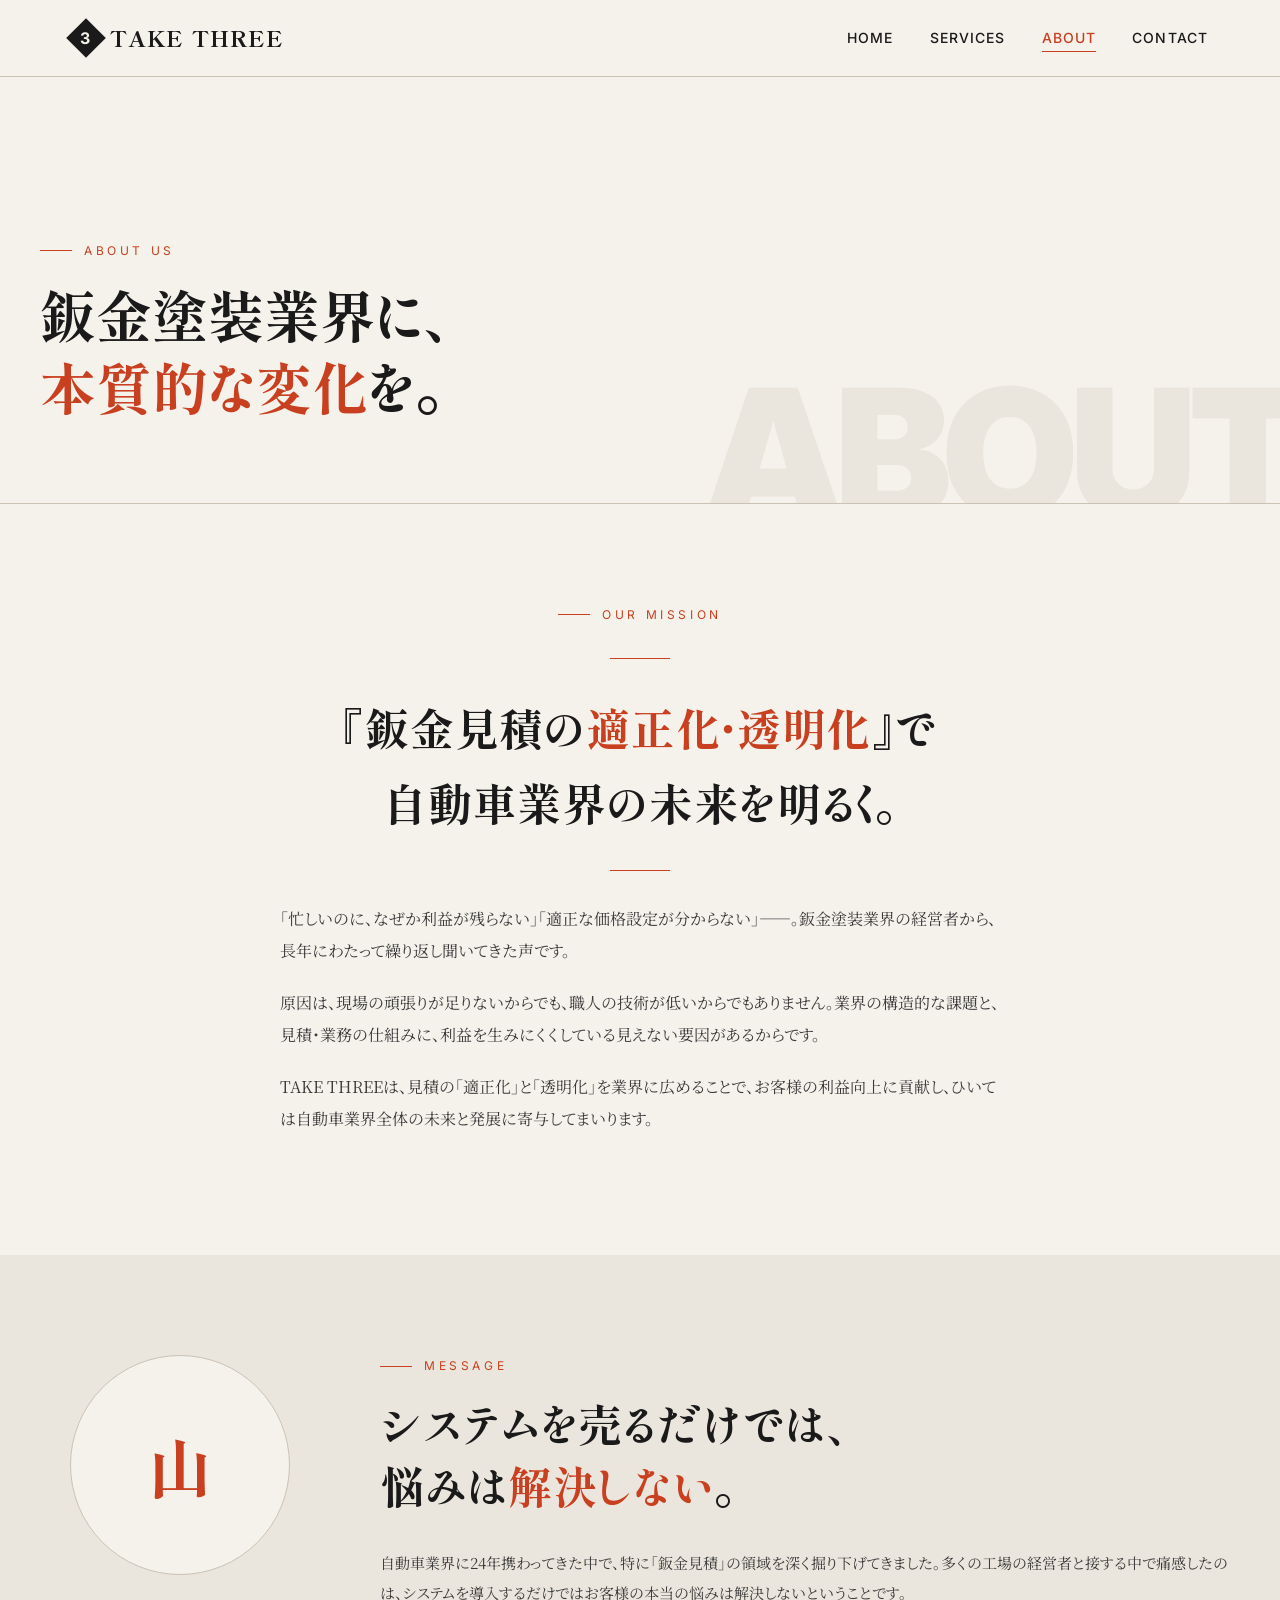
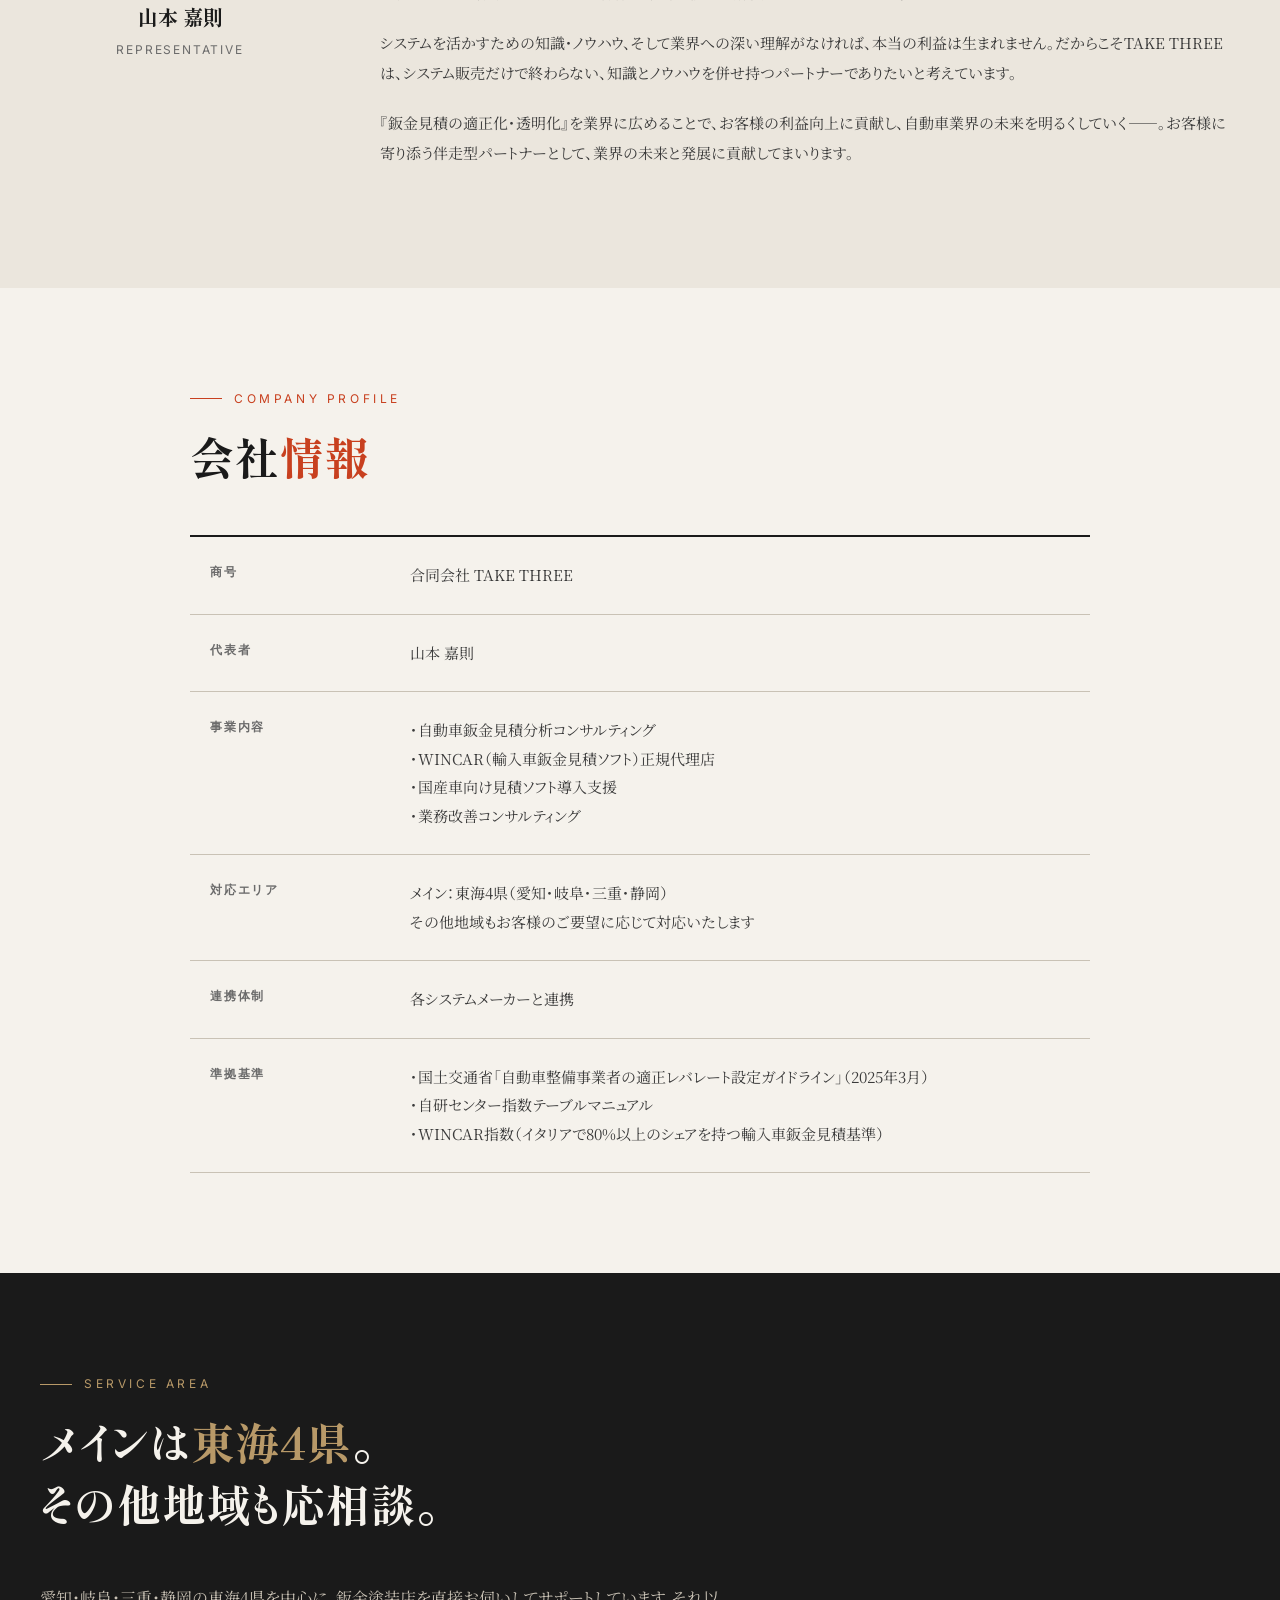
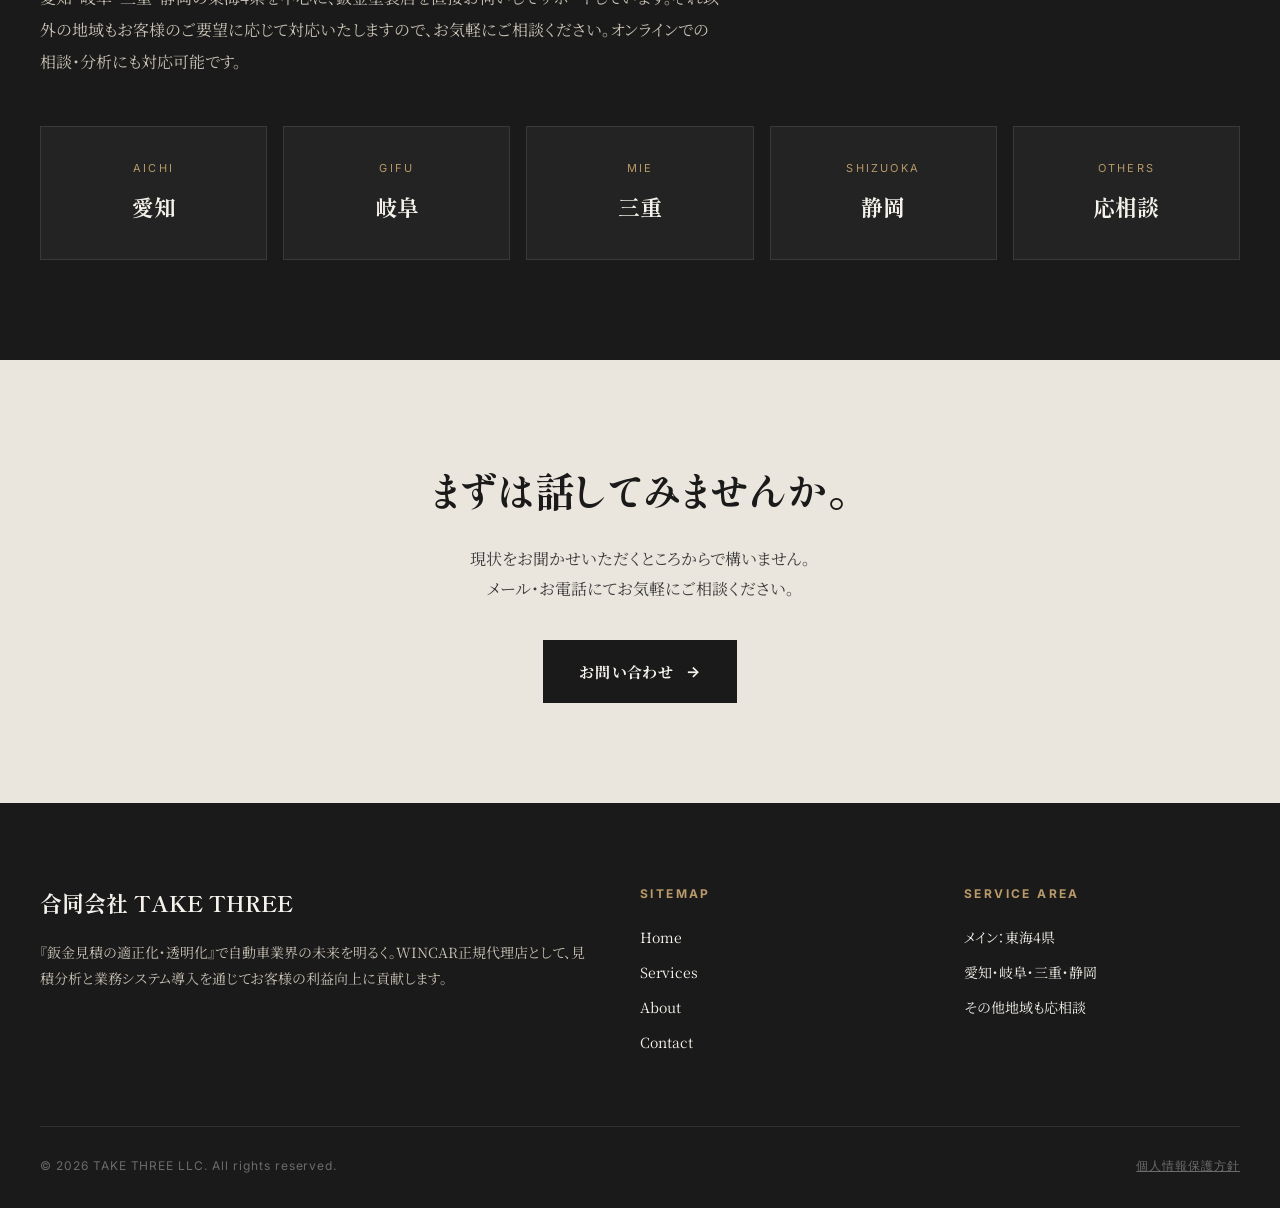
==== commit ffae4f57: "Add files via upload" ====
--- a/about.html
+++ b/about.html
@@ -442,6 +442,99 @@
 
 </main>
 
+<!-- モーダル：個人情報保護方針 -->
+<div id="privacy-modal">
+  <div class="privacy-modal-content">
+    <button class="privacy-close-btn" onclick="closePrivacyModal()">×</button>
+    <h2>個人情報保護方針</h2>
+    <p>合同会社TAKE THREE（以下「当社」といいます）は、お客様および取引先関係者の個人情報の重要性を認識し、適切に保護するため、以下のとおり個人情報保護方針を定めます。</p>
+
+    <h3>【1．取得する個人情報】</h3>
+    <p>当社は、以下の個人情報を取得することがあります。</p>
+    <ul>
+      <li>氏名</li>
+      <li>生年月日</li>
+      <li>住所</li>
+      <li>電話番号、メールアドレス</li>
+      <li>勤務先情報</li>
+      <li>車両情報</li>
+      <li>リース契約に必要な情報</li>
+      <li>本人確認書類情報</li>
+      <li>他社システムから移行された顧客・取引先情報</li>
+    </ul>
+
+    <h3>【2．利用目的】</h3>
+    <ul>
+      <li>サービス提供（販売・修理・見積・部品手配）</li>
+      <li>リース契約の審査・締結・管理</li>
+      <li>提携会社への審査依頼</li>
+      <li>部品メーカー等への発注</li>
+      <li>本人確認および不正防止</li>
+      <li>システム移行・データ統合・業務効率化</li>
+      <li>お問い合わせ対応</li>
+    </ul>
+
+    <h3>【3．第三者提供】</h3>
+    <p>当社は以下の場合に個人情報を提供することがあります。</p>
+    <ul>
+      <li>（1）リース会社・金融機関への提供</li>
+      <li>（2）メーカー・仕入先・修理業者への提供</li>
+      <li>（3）システム提供会社・ITベンダーへの提供</li>
+      <li>（4）法令に基づく場合</li>
+    </ul>
+    <p>※必要最小限に限定します。</p>
+
+    <h3>【4．データ移行に関する取扱い】</h3>
+    <p>他社システムから移行された個人情報については、</p>
+    <ul>
+      <li>適法に取得された情報であることを前提とし</li>
+      <li>利用目的の範囲内でのみ使用し</li>
+      <li>安全管理を徹底します</li>
+    </ul>
+
+    <h3>【5．安全管理措置】</h3>
+    <ul>
+      <li>アクセス制限</li>
+      <li>パスワード管理</li>
+      <li>書類の施錠保管</li>
+      <li>不要データの削除</li>
+      <li>従業員教育</li>
+    </ul>
+
+    <h3>【6．保有期間】</h3>
+    <p>必要期間のみ保有し、不要時は削除</p>
+
+    <h3>【7．開示等の請求】</h3>
+    <p>適切に対応</p>
+
+    <h3>【8．法令遵守】</h3>
+    <p>関連法令を遵守</p>
+
+    <h3>【9．お問い合わせ】</h3>
+    <p>合同会社TAKE THREE<br>電話　090-2016-7284<br>Mail yamayoshi.take3@gmail.com</p>
+  </div>
+</div>
+
+<script>
+function openPrivacyModal() {
+  document.getElementById('privacy-modal').classList.add('open');
+}
+
+function closePrivacyModal() {
+  document.getElementById('privacy-modal').classList.remove('open');
+}
+
+document.addEventListener('DOMContentLoaded', function() {
+  const modal = document.getElementById('privacy-modal');
+  if (modal) {
+    modal.addEventListener('click', function(e) {
+      if (e.target === modal) {
+        closePrivacyModal();
+      }
+    });
+  }
+});
+</script>
 <footer>
   <div class="footer-inner">
     <div class="footer-brand">
@@ -468,7 +561,7 @@
   </div>
   <div class="footer-bottom">
     <span>© 2026 TAKE THREE LLC. All rights reserved.</span>
-    <span>Tokai, Japan</span>
+    <div><a href="javascript:void(0);" onclick="openPrivacyModal()" style="color:inherit;text-decoration:underline;cursor:pointer;">個人情報保護方針</a></div>
   </div>
 </footer>
 
--- a/style.css
+++ b/style.css
@@ -319,6 +319,117 @@
   font-size: 12px;
   letter-spacing: 0.08em;
   color: var(--color-ink-muted);
+}
+
+/* ===== モーダル（個人情報保護方針） ===== */
+#privacy-modal {
+  display: none;
+  position: fixed;
+  top: 0;
+  left: 0;
+  right: 0;
+  bottom: 0;
+  background: rgba(0, 0, 0, 0.5);
+  z-index: 1000;
+  align-items: center;
+  justify-content: center;
+  padding: 20px;
+}
+
+#privacy-modal.open {
+  display: flex;
+}
+
+.privacy-modal-content {
+  background: var(--color-bg);
+  border-radius: 8px;
+  padding: 48px;
+  max-width: 700px;
+  width: 100%;
+  max-height: 80vh;
+  overflow-y: auto;
+  position: relative;
+  box-shadow: 0 24px 48px rgba(0, 0, 0, 0.3);
+}
+
+.privacy-modal-content h2 {
+  font-family: var(--font-display);
+  font-size: 28px;
+  font-weight: 700;
+  margin-bottom: 32px;
+  color: var(--color-ink);
+}
+
+.privacy-modal-content h3 {
+  font-family: var(--font-display);
+  font-size: 16px;
+  font-weight: 700;
+  margin-top: 28px;
+  margin-bottom: 12px;
+  color: var(--color-ink);
+}
+
+.privacy-modal-content p,
+.privacy-modal-content ul {
+  font-size: 14px;
+  line-height: 1.9;
+  color: var(--color-ink-soft);
+  margin-bottom: 16px;
+}
+
+.privacy-modal-content ul {
+  list-style: disc;
+  padding-left: 24px;
+}
+
+.privacy-modal-content li {
+  margin-bottom: 8px;
+}
+
+.privacy-close-btn {
+  position: absolute;
+  top: 24px;
+  right: 24px;
+  background: none;
+  border: none;
+  font-size: 28px;
+  color: var(--color-ink-soft);
+  cursor: pointer;
+  line-height: 1;
+  transition: color 0.3s ease;
+}
+
+.privacy-close-btn:hover {
+  color: var(--color-ink);
+}
+
+/* ===== レスポンシブ（モーダル） ===== */
+@media (max-width: 768px) {
+  .privacy-modal-content {
+    padding: 32px 24px;
+    max-height: 90vh;
+  }
+
+  .privacy-modal-content h2 {
+    font-size: 22px;
+    margin-bottom: 24px;
+  }
+
+  .privacy-modal-content h3 {
+    font-size: 14px;
+    margin-top: 20px;
+  }
+
+  .privacy-modal-content p,
+  .privacy-modal-content ul {
+    font-size: 13px;
+  }
+
+  .privacy-close-btn {
+    top: 16px;
+    right: 16px;
+    font-size: 24px;
+  }
 }
 
 /* ===== レスポンシブ ===== */
